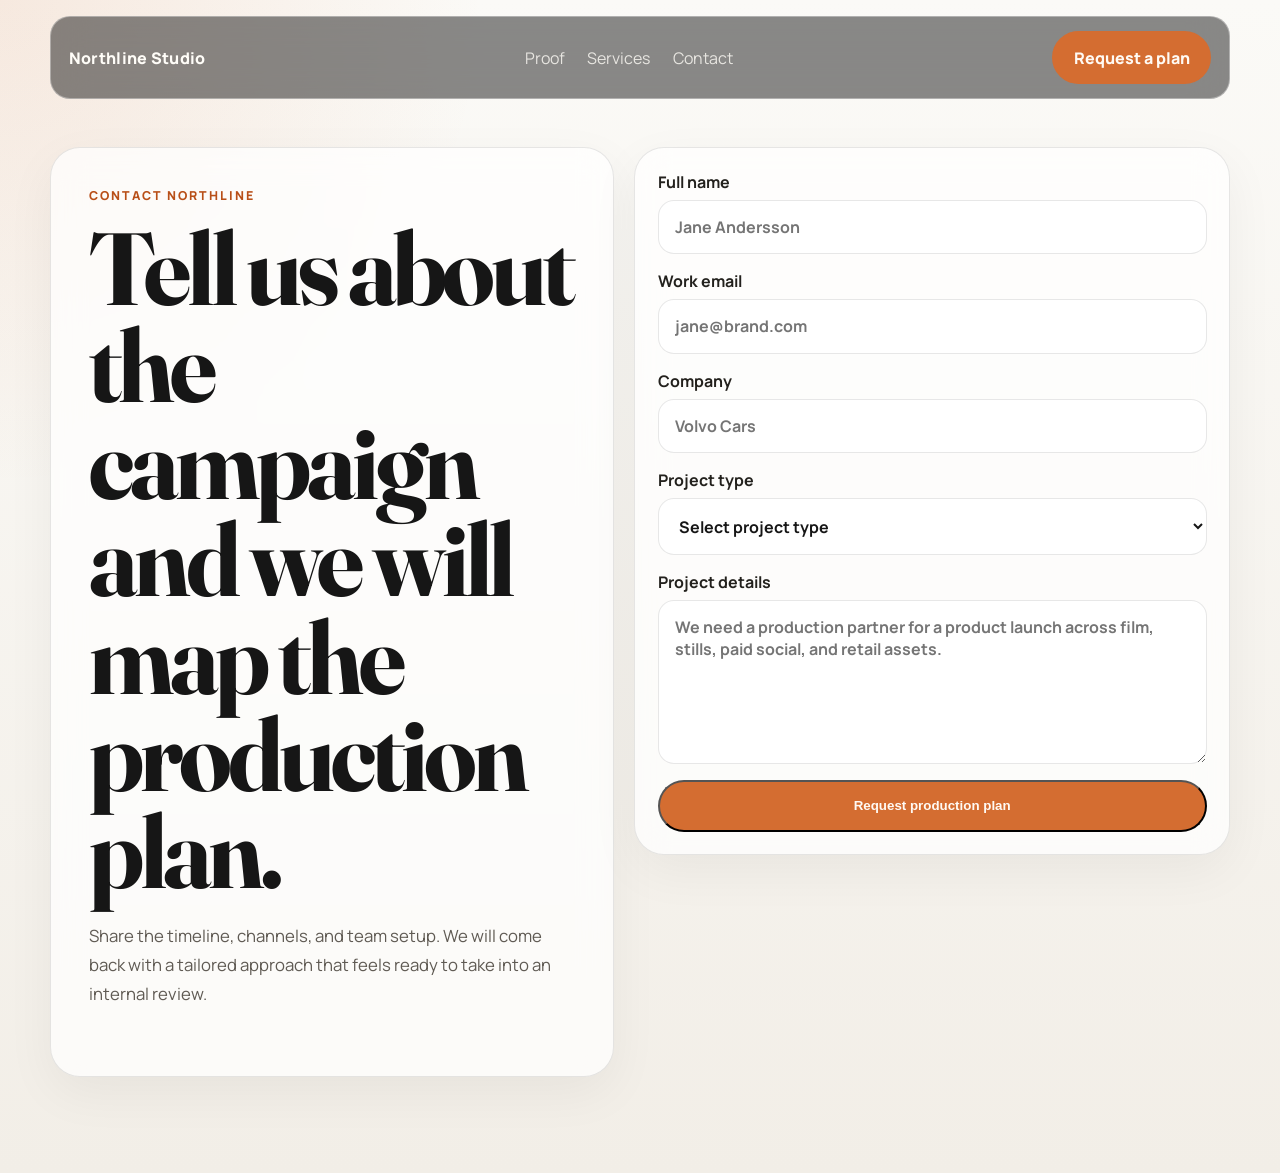
==== contact.html @ adb765f1 "Add contact page and update CTA classes" ====
<!DOCTYPE html>
<html lang="en">
  <head>
    <meta charset="UTF-8" />
    <meta name="viewport" content="width=device-width, initial-scale=1.0" />
    <title>Contact Northline Studio</title>
    <meta
      name="description"
      content="Contact Northline Studio to discuss campaign production, content rollout, and enterprise brand delivery."
    />
    <link rel="preconnect" href="https://fonts.googleapis.com" />
    <link rel="preconnect" href="https://fonts.gstatic.com" crossorigin />
    <link
      href="https://fonts.googleapis.com/css2?family=Manrope:wght@400;500;600;700;800&family=Fraunces:opsz,wght@9..144,600;9..144,700&display=swap"
      rel="stylesheet"
    />
    <link rel="stylesheet" href="styles.css" />
  </head>
  <body class="contact-page">
    <header class="topbar">
      <a href="index.html" class="brand">Northline Studio</a>
      <nav class="topbar__nav">
        <a href="index.html#proof">Proof</a>
        <a href="index.html#services">Services</a>
        <a href="contact.html">Contact</a>
      </nav>
      <a href="contact.html" class="button button--nav">Request a plan</a>
    </header>

    <main class="contact-main">
      <section class="contact-hero">
        <div class="contact-hero__copy">
          <p class="eyebrow eyebrow--dark">Contact Northline</p>
          <h1 class="title_hero">Tell us about the campaign and we will map the production plan.</h1>
          <p class="hero__lede hero__lede--dark">
            Share the timeline, channels, and team setup. We will come back with a tailored
            approach that feels ready to take into an internal review.
          </p>
        </div>

        <form class="form-card">
          <label>
            Full name
            <input type="text" name="name" placeholder="Jane Andersson" />
          </label>
          <label>
            Work email
            <input type="email" name="email" placeholder="jane@brand.com" />
          </label>
          <label>
            Company
            <input type="text" name="company" placeholder="Volvo Cars" />
          </label>
          <label>
            Project type
            <select name="project_type">
              <option value="">Select project type</option>
              <option>Campaign production</option>
              <option>Content rollout</option>
              <option>Post-production</option>
              <option>Enterprise retainer</option>
            </select>
          </label>
          <label>
            Project details
            <textarea
              name="details"
              rows="6"
              placeholder="We need a production partner for a product launch across film, stills, paid social, and retail assets."
            ></textarea>
          </label>
          <button type="submit" class="button button_primary">Request production plan</button>
        </form>
      </section>
    </main>

    <script
      src="https://møle.com/embed.js"
      data-token="cs-d4bee82b-1b47-4c18-8f8e-a85fb64a5400"
    ></script>
  </body>
</html>
---- styles.css ----
:root {
  --bg: #f5f3ef;
  --bg-soft: #ebe6dd;
  --surface: rgba(255, 255, 255, 0.72);
  --surface-strong: #fffdf9;
  --text: #161616;
  --muted: #5f5a53;
  --line: rgba(22, 22, 22, 0.1);
  --accent: #d46d31;
  --accent-deep: #b84f18;
  --ink-soft: #23211d;
  --shadow: 0 24px 80px rgba(17, 16, 13, 0.12);
  --max-width: 1180px;
}

* {
  box-sizing: border-box;
}

html {
  scroll-behavior: smooth;
}

body {
  margin: 0;
  color: var(--text);
  font-family: "Manrope", sans-serif;
  background:
    radial-gradient(circle at top left, rgba(212, 109, 49, 0.12), transparent 28%),
    linear-gradient(180deg, #fbfaf7 0%, #f2eee7 100%);
}

a {
  color: inherit;
  text-decoration: none;
}

img {
  max-width: 100%;
  display: block;
}

.topbar {
  position: sticky;
  top: 0;
  z-index: 20;
  display: flex;
  align-items: center;
  justify-content: space-between;
  gap: 1rem;
  width: min(calc(100% - 2rem), var(--max-width));
  margin: 1rem auto 0;
  padding: 0.9rem 1.1rem;
  border: 1px solid rgba(255, 255, 255, 0.35);
  border-radius: 20px;
  background: rgba(22, 22, 22, 0.5);
  backdrop-filter: blur(18px);
  color: #fffdf8;
}

.brand {
  font-weight: 800;
  letter-spacing: 0.02em;
}

.topbar__nav {
  display: flex;
  gap: 1.4rem;
  color: rgba(255, 253, 248, 0.8);
}

.topbar__nav a:hover {
  color: #ffffff;
}

.hero {
  position: relative;
  padding: 2rem 1rem 3rem;
}

.hero__backdrop {
  position: absolute;
  inset: 0 0 auto;
  height: 86vh;
  background:
    linear-gradient(130deg, rgba(10, 10, 10, 0.72), rgba(10, 10, 10, 0.18)),
    linear-gradient(180deg, rgba(212, 109, 49, 0.22), transparent 45%),
    url("https://images.unsplash.com/photo-1497366754035-f200968a6e72?auto=format&fit=crop&w=2000&q=80");
  background-size: cover;
  background-position: center;
  border-radius: 0 0 36px 36px;
}

.hero__grid {
  position: relative;
  z-index: 1;
  display: grid;
  grid-template-columns: minmax(0, 1.2fr) minmax(320px, 0.8fr);
  gap: 1.5rem;
  width: min(calc(100% - 2rem), var(--max-width));
  margin: 2.75rem auto 0;
  align-items: end;
}

.hero__copy,
.hero__panel {
  border-radius: 28px;
  box-shadow: var(--shadow);
}

.hero__copy {
  padding: clamp(1.7rem, 4vw, 3rem);
  color: #fffdf8;
}

.eyebrow {
  margin: 0 0 1rem;
  font-size: 0.77rem;
  font-weight: 800;
  letter-spacing: 0.16em;
  text-transform: uppercase;
}

.eyebrow--dark {
  color: var(--accent-deep);
}

.eyebrow--accent {
  color: var(--accent);
}

h1,
h2,
h3,
p {
  margin-top: 0;
}

h1,
h2 {
  font-family: "Fraunces", serif;
  line-height: 0.95;
  letter-spacing: -0.04em;
}

.title_hero {
  max-width: 11ch;
  margin-bottom: 1.25rem;
  font-size: clamp(3.6rem, 8vw, 7rem);
}

.hero__lede {
  max-width: 56ch;
  margin-bottom: 1.8rem;
  color: rgba(255, 253, 248, 0.82);
  font-size: 1.05rem;
  line-height: 1.75;
}

.hero__actions,
.contact__actions {
  display: flex;
  flex-wrap: wrap;
  gap: 0.9rem;
}

.button {
  display: inline-flex;
  align-items: center;
  justify-content: center;
  min-height: 3.2rem;
  padding: 0.95rem 1.35rem;
  border-radius: 999px;
  font-weight: 800;
  transition:
    transform 180ms ease,
    background-color 180ms ease,
    border-color 180ms ease,
    color 180ms ease;
}

.button:hover {
  transform: translateY(-2px);
}

.button--primary,
.button_primary,
.button--nav {
  background: var(--accent);
  color: #fffaf4;
}

.button--primary:hover,
.button_primary:hover,
.button--nav:hover {
  background: var(--accent-deep);
}

.button--secondary {
  border: 1px solid rgba(255, 255, 255, 0.24);
  background: rgba(255, 255, 255, 0.08);
  color: #fffdf8;
}

.hero__trust {
  display: flex;
  flex-wrap: wrap;
  gap: 0.8rem;
  margin-top: 1.5rem;
}

.hero__trust span {
  padding: 0.65rem 0.9rem;
  border: 1px solid rgba(255, 255, 255, 0.14);
  border-radius: 999px;
  background: rgba(255, 255, 255, 0.08);
  color: rgba(255, 253, 248, 0.78);
  font-size: 0.92rem;
}

.hero__panel {
  padding: 1.5rem;
  border: 1px solid rgba(255, 255, 255, 0.6);
  background: rgba(255, 250, 244, 0.84);
  backdrop-filter: blur(18px);
}

.hero__panel-label {
  margin-bottom: 0.8rem;
  color: var(--accent-deep);
  font-size: 0.8rem;
  font-weight: 800;
  letter-spacing: 0.14em;
  text-transform: uppercase;
}

.hero__panel h2 {
  margin-bottom: 1rem;
  font-size: clamp(2rem, 4vw, 3rem);
  color: var(--ink-soft);
}

.checklist {
  margin: 0;
  padding: 0;
  list-style: none;
}

.checklist li {
  position: relative;
  padding: 0 0 0 1.5rem;
  margin-bottom: 0.95rem;
  color: var(--muted);
  line-height: 1.65;
}

.checklist li::before {
  content: "";
  position: absolute;
  left: 0;
  top: 0.45rem;
  width: 0.6rem;
  height: 0.6rem;
  border-radius: 50%;
  background: linear-gradient(180deg, var(--accent), #f0b18c);
}

.hero__metrics {
  display: grid;
  grid-template-columns: repeat(2, minmax(0, 1fr));
  gap: 0.9rem;
  margin-top: 1.4rem;
}

.hero__metrics article {
  padding: 1rem;
  border: 1px solid var(--line);
  border-radius: 22px;
  background: rgba(255, 255, 255, 0.58);
}

.hero__metrics strong {
  display: block;
  margin-bottom: 0.35rem;
  font-size: 2rem;
  line-height: 1;
}

.hero__metrics span,
.section-heading p,
.proof-card p,
.service p,
.contact__copy p,
.contact__note,
.conversion-band__list p {
  color: var(--muted);
  line-height: 1.7;
}

.logo-strip,
.section,
.conversion-band {
  width: min(calc(100% - 2rem), var(--max-width));
  margin: 0 auto;
}

.logo-strip {
  display: grid;
  gap: 1rem;
  padding: 1.5rem 0 0.5rem;
}

.logo-strip p {
  margin-bottom: 0;
  color: var(--muted);
  font-size: 0.95rem;
}

.logo-strip__items {
  display: grid;
  grid-template-columns: repeat(6, minmax(0, 1fr));
  gap: 0.8rem;
}

.logo-strip__items span {
  display: inline-flex;
  align-items: center;
  justify-content: center;
  min-height: 4rem;
  border: 1px solid var(--line);
  border-radius: 18px;
  background: rgba(255, 255, 255, 0.5);
  color: #534c44;
  font-weight: 800;
  letter-spacing: 0.14em;
  font-size: 0.82rem;
}

.section {
  padding: 5.5rem 0;
}

.section-heading {
  max-width: 760px;
  margin-bottom: 2rem;
}

.section-heading h2,
.conversion-band h2,
.contact__copy h2 {
  margin-bottom: 1rem;
  font-size: clamp(2.5rem, 5vw, 4.6rem);
  color: var(--ink-soft);
}

.proof-grid {
  display: grid;
  grid-template-columns: 1.1fr repeat(3, minmax(0, 1fr));
  gap: 1rem;
}

.proof-card,
.service,
.contact__card,
.conversion-band {
  border: 1px solid var(--line);
  border-radius: 30px;
  background: rgba(255, 255, 255, 0.62);
  box-shadow: 0 16px 50px rgba(22, 22, 22, 0.05);
  backdrop-filter: blur(16px);
}

.proof-card,
.service {
  padding: 1.45rem;
}

.proof-card--featured {
  background:
    radial-gradient(circle at top left, rgba(212, 109, 49, 0.18), transparent 55%),
    linear-gradient(180deg, rgba(255, 250, 244, 0.94), rgba(246, 239, 231, 0.92));
}

.proof-card__kicker {
  margin-bottom: 0.8rem;
  color: var(--accent-deep);
  font-size: 0.8rem;
  font-weight: 800;
  letter-spacing: 0.12em;
  text-transform: uppercase;
}

.proof-card h3,
.service h3 {
  margin-bottom: 0.75rem;
  font-size: 1.35rem;
}

.services-grid {
  display: grid;
  grid-template-columns: repeat(2, minmax(0, 1fr));
  gap: 1rem;
}

.service__number {
  display: inline-flex;
  align-items: center;
  justify-content: center;
  width: 3rem;
  height: 3rem;
  margin-bottom: 1rem;
  border-radius: 16px;
  background: linear-gradient(180deg, #ffe3d1, #f2c2a5);
  color: var(--accent-deep);
  font-weight: 800;
}

.conversion-band {
  display: grid;
  grid-template-columns: 1.2fr 0.8fr;
  gap: 1rem;
  padding: 2rem;
  margin-top: 1rem;
  margin-bottom: 1rem;
  background:
    linear-gradient(135deg, rgba(255, 247, 240, 0.92), rgba(247, 240, 232, 0.92)),
    rgba(255, 255, 255, 0.7);
}

.conversion-band__list {
  display: grid;
  gap: 0.8rem;
  align-content: center;
}

.conversion-band__list p {
  margin-bottom: 0;
  padding: 1rem 1.1rem;
  border-radius: 18px;
  background: rgba(255, 255, 255, 0.76);
}

.contact {
  padding-top: 4rem;
  padding-bottom: 6rem;
}

.contact__card {
  display: grid;
  grid-template-columns: 1.1fr 0.9fr;
  gap: 1rem;
  padding: 1.4rem;
  background:
    linear-gradient(160deg, rgba(19, 19, 19, 0.94), rgba(43, 34, 28, 0.88)),
    rgba(255, 255, 255, 0.04);
  color: #fffdf8;
}

.contact__copy h2 {
  color: #fffdf8;
}

.contact__copy p,
.contact__note {
  color: rgba(255, 253, 248, 0.74);
}

.contact__actions {
  align-items: start;
  justify-content: center;
  flex-direction: column;
  padding: 1rem;
  border-radius: 24px;
  background: rgba(255, 255, 255, 0.05);
}

.contact__note {
  margin-bottom: 0;
}

@media (max-width: 1024px) {
  .hero__grid,
  .proof-grid,
  .conversion-band,
  .contact__card {
    grid-template-columns: 1fr;
  }

  .logo-strip__items,
  .services-grid {
    grid-template-columns: repeat(2, minmax(0, 1fr));
  }
}

@media (max-width: 720px) {
  .topbar {
    margin-top: 0;
    width: 100%;
    border-radius: 0;
    padding: 0.9rem 1rem;
  }

  .topbar__nav {
    display: none;
  }

  .hero {
    padding: 0 0 2rem;
  }

  .hero__backdrop {
    height: 100%;
    border-radius: 0 0 28px 28px;
  }

  .hero__grid {
    width: min(calc(100% - 1rem), var(--max-width));
    margin-top: 1rem;
  }

  .hero__copy,
  .hero__panel,
  .proof-card,
  .service,
  .contact__card,
  .conversion-band {
    border-radius: 24px;
  }

  .title_hero {
    font-size: clamp(3rem, 15vw, 4.8rem);
  }

  .logo-strip__items {
    grid-template-columns: repeat(2, minmax(0, 1fr));
  }

  .section,
  .contact {
    width: min(calc(100% - 1rem), var(--max-width));
    padding-top: 4rem;
  }

  .hero__metrics {
    grid-template-columns: 1fr;
  }
}

.contact-page {
  min-height: 100vh;
}

.contact-main {
  width: min(calc(100% - 2rem), var(--max-width));
  margin: 0 auto;
  padding: 3rem 0 6rem;
}

.contact-hero {
  display: grid;
  grid-template-columns: minmax(0, 0.9fr) minmax(320px, 0.95fr);
  gap: 1.25rem;
  align-items: start;
}

.contact-hero__copy,
.form-card {
  border: 1px solid var(--line);
  border-radius: 30px;
  background: rgba(255, 255, 255, 0.72);
  box-shadow: 0 16px 50px rgba(22, 22, 22, 0.05);
  backdrop-filter: blur(16px);
}

.contact-hero__copy {
  padding: clamp(1.5rem, 3vw, 2.5rem);
}

.hero__lede--dark {
  color: var(--muted);
}

.form-card {
  display: grid;
  gap: 1rem;
  padding: 1.4rem;
}

.form-card label {
  display: grid;
  gap: 0.45rem;
  font-weight: 700;
  color: var(--ink-soft);
}

.form-card input,
.form-card select,
.form-card textarea {
  width: 100%;
  border: 1px solid var(--line);
  border-radius: 16px;
  padding: 0.95rem 1rem;
  font: inherit;
  color: var(--text);
  background: rgba(255, 255, 255, 0.92);
}

.form-card textarea {
  resize: vertical;
  min-height: 8rem;
}

.form-card input:focus,
.form-card select:focus,
.form-card textarea:focus {
  outline: 2px solid rgba(212, 109, 49, 0.25);
  outline-offset: 2px;
}

@media (max-width: 1024px) {
  .contact-hero {
    grid-template-columns: 1fr;
  }
}
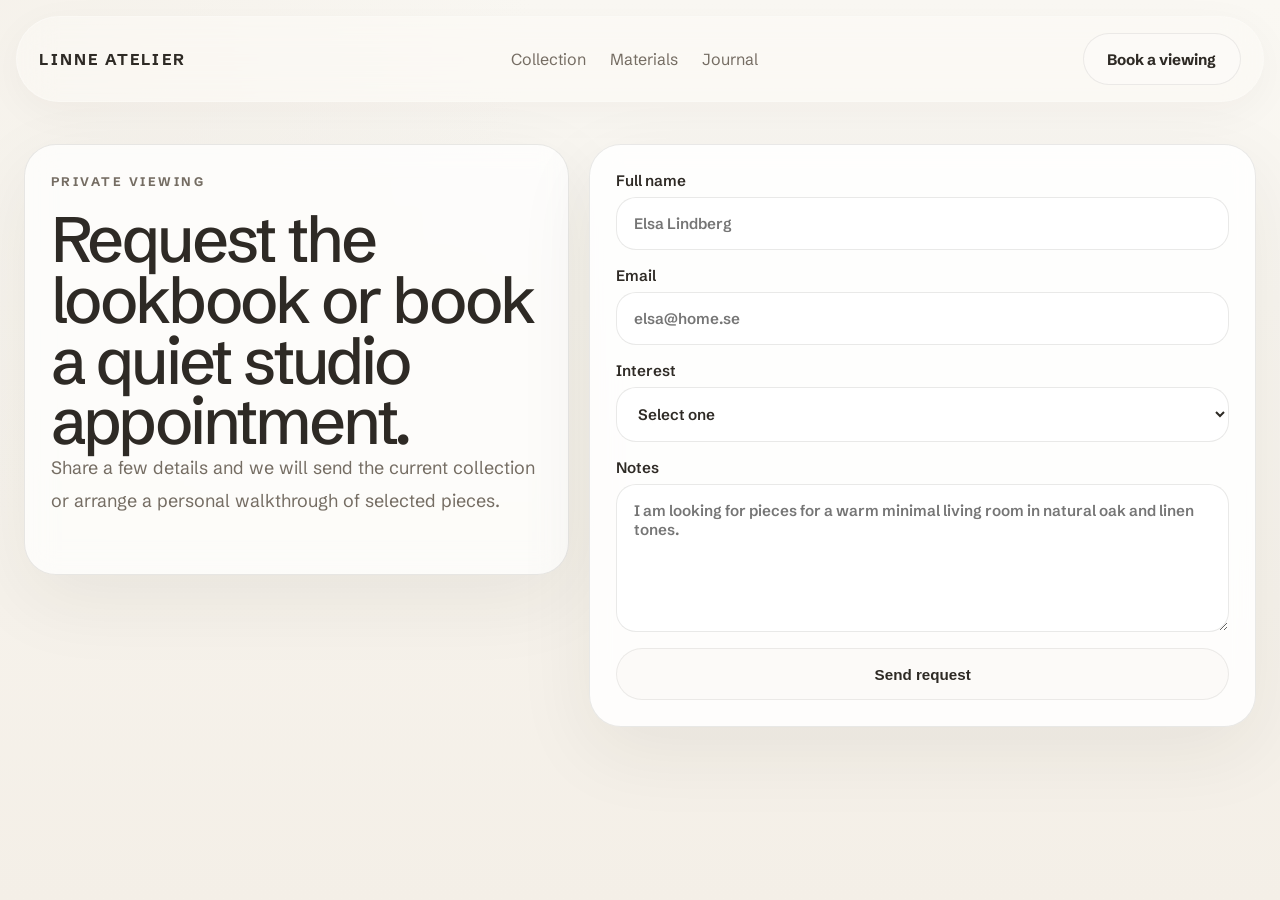
==== commit 6ce43864: "Redesign site as Scandinavian interior brand" ====
--- a/contact.html
+++ b/contact.html
@@ -3,73 +3,68 @@
   <head>
     <meta charset="UTF-8" />
     <meta name="viewport" content="width=device-width, initial-scale=1.0" />
-    <title>Contact Northline Studio</title>
+    <title>Contact Linne Atelier</title>
     <meta
       name="description"
-      content="Contact Northline Studio to discuss campaign production, content rollout, and enterprise brand delivery."
+      content="Request the Linne Atelier lookbook or book a private interior viewing."
     />
     <link rel="preconnect" href="https://fonts.googleapis.com" />
     <link rel="preconnect" href="https://fonts.gstatic.com" crossorigin />
     <link
-      href="https://fonts.googleapis.com/css2?family=Manrope:wght@400;500;600;700;800&family=Fraunces:opsz,wght@9..144,600;9..144,700&display=swap"
+      href="https://fonts.googleapis.com/css2?family=Manrope:wght@400;500;600;700;800&family=Schibsted+Grotesk:wght@400;500;600;700&display=swap"
       rel="stylesheet"
     />
     <link rel="stylesheet" href="styles.css" />
   </head>
   <body class="contact-page">
     <header class="topbar">
-      <a href="index.html" class="brand">Northline Studio</a>
+      <a href="index.html" class="brand">Linne Atelier</a>
       <nav class="topbar__nav">
-        <a href="index.html#proof">Proof</a>
-        <a href="index.html#services">Services</a>
-        <a href="contact.html">Contact</a>
+        <a href="index.html#collection">Collection</a>
+        <a href="index.html#materials">Materials</a>
+        <a href="contact.html">Journal</a>
       </nav>
-      <a href="contact.html" class="button button--nav">Request a plan</a>
+      <a href="contact.html" class="button button--nav">Book a viewing</a>
     </header>
 
     <main class="contact-main">
       <section class="contact-hero">
         <div class="contact-hero__copy">
-          <p class="eyebrow eyebrow--dark">Contact Northline</p>
-          <h1 class="title_hero">Tell us about the campaign and we will map the production plan.</h1>
+          <p class="eyebrow eyebrow--soft">Private viewing</p>
+          <h1 class="title_hero">Request the lookbook or book a quiet studio appointment.</h1>
           <p class="hero__lede hero__lede--dark">
-            Share the timeline, channels, and team setup. We will come back with a tailored
-            approach that feels ready to take into an internal review.
+            Share a few details and we will send the current collection or arrange a personal
+            walkthrough of selected pieces.
           </p>
         </div>
 
         <form class="form-card">
           <label>
             Full name
-            <input type="text" name="name" placeholder="Jane Andersson" />
+            <input type="text" name="name" placeholder="Elsa Lindberg" />
           </label>
           <label>
-            Work email
-            <input type="email" name="email" placeholder="jane@brand.com" />
+            Email
+            <input type="email" name="email" placeholder="elsa@home.se" />
           </label>
           <label>
-            Company
-            <input type="text" name="company" placeholder="Volvo Cars" />
-          </label>
-          <label>
-            Project type
-            <select name="project_type">
-              <option value="">Select project type</option>
-              <option>Campaign production</option>
-              <option>Content rollout</option>
-              <option>Post-production</option>
-              <option>Enterprise retainer</option>
+            Interest
+            <select name="interest">
+              <option value="">Select one</option>
+              <option>Lookbook request</option>
+              <option>Private viewing</option>
+              <option>Interior project</option>
             </select>
           </label>
           <label>
-            Project details
+            Notes
             <textarea
               name="details"
               rows="6"
-              placeholder="We need a production partner for a product launch across film, stills, paid social, and retail assets."
+              placeholder="I am looking for pieces for a warm minimal living room in natural oak and linen tones."
             ></textarea>
           </label>
-          <button type="submit" class="button button_primary">Request production plan</button>
+          <button type="submit" class="button button_primary">Send request</button>
         </form>
       </section>
     </main>
--- a/styles.css
+++ b/styles.css
@@ -1,16 +1,16 @@
 :root {
-  --bg: #f5f3ef;
-  --bg-soft: #ebe6dd;
-  --surface: rgba(255, 255, 255, 0.72);
-  --surface-strong: #fffdf9;
-  --text: #161616;
-  --muted: #5f5a53;
-  --line: rgba(22, 22, 22, 0.1);
-  --accent: #d46d31;
-  --accent-deep: #b84f18;
-  --ink-soft: #23211d;
-  --shadow: 0 24px 80px rgba(17, 16, 13, 0.12);
-  --max-width: 1180px;
+  --bg: #f7f4ef;
+  --bg-soft: #efe9df;
+  --surface: rgba(255, 255, 255, 0.7);
+  --surface-strong: rgba(255, 255, 255, 0.86);
+  --text: #2e2a25;
+  --muted: #756d63;
+  --line: rgba(46, 42, 37, 0.1);
+  --accent: #b59b82;
+  --accent-strong: #9b7f64;
+  --white: #fcfaf7;
+  --shadow: 0 24px 80px rgba(44, 38, 31, 0.07);
+  --max-width: 1440px;
 }
 
 * {
@@ -24,10 +24,10 @@
 body {
   margin: 0;
   color: var(--text);
-  font-family: "Manrope", sans-serif;
+  font-family: "Schibsted Grotesk", sans-serif;
   background:
-    radial-gradient(circle at top left, rgba(212, 109, 49, 0.12), transparent 28%),
-    linear-gradient(180deg, #fbfaf7 0%, #f2eee7 100%);
+    radial-gradient(circle at top left, rgba(245, 241, 234, 0.85), transparent 34%),
+    linear-gradient(180deg, #faf8f3 0%, #f4efe7 100%);
 }
 
 a {
@@ -38,95 +38,6 @@
 img {
   max-width: 100%;
   display: block;
-}
-
-.topbar {
-  position: sticky;
-  top: 0;
-  z-index: 20;
-  display: flex;
-  align-items: center;
-  justify-content: space-between;
-  gap: 1rem;
-  width: min(calc(100% - 2rem), var(--max-width));
-  margin: 1rem auto 0;
-  padding: 0.9rem 1.1rem;
-  border: 1px solid rgba(255, 255, 255, 0.35);
-  border-radius: 20px;
-  background: rgba(22, 22, 22, 0.5);
-  backdrop-filter: blur(18px);
-  color: #fffdf8;
-}
-
-.brand {
-  font-weight: 800;
-  letter-spacing: 0.02em;
-}
-
-.topbar__nav {
-  display: flex;
-  gap: 1.4rem;
-  color: rgba(255, 253, 248, 0.8);
-}
-
-.topbar__nav a:hover {
-  color: #ffffff;
-}
-
-.hero {
-  position: relative;
-  padding: 2rem 1rem 3rem;
-}
-
-.hero__backdrop {
-  position: absolute;
-  inset: 0 0 auto;
-  height: 86vh;
-  background:
-    linear-gradient(130deg, rgba(10, 10, 10, 0.72), rgba(10, 10, 10, 0.18)),
-    linear-gradient(180deg, rgba(212, 109, 49, 0.22), transparent 45%),
-    url("https://images.unsplash.com/photo-1497366754035-f200968a6e72?auto=format&fit=crop&w=2000&q=80");
-  background-size: cover;
-  background-position: center;
-  border-radius: 0 0 36px 36px;
-}
-
-.hero__grid {
-  position: relative;
-  z-index: 1;
-  display: grid;
-  grid-template-columns: minmax(0, 1.2fr) minmax(320px, 0.8fr);
-  gap: 1.5rem;
-  width: min(calc(100% - 2rem), var(--max-width));
-  margin: 2.75rem auto 0;
-  align-items: end;
-}
-
-.hero__copy,
-.hero__panel {
-  border-radius: 28px;
-  box-shadow: var(--shadow);
-}
-
-.hero__copy {
-  padding: clamp(1.7rem, 4vw, 3rem);
-  color: #fffdf8;
-}
-
-.eyebrow {
-  margin: 0 0 1rem;
-  font-size: 0.77rem;
-  font-weight: 800;
-  letter-spacing: 0.16em;
-  text-transform: uppercase;
-}
-
-.eyebrow--dark {
-  color: var(--accent-deep);
-}
-
-.eyebrow--accent {
-  color: var(--accent);
 }
 
 h1,
@@ -136,42 +47,52 @@
   margin-top: 0;
 }
 
-h1,
-h2 {
-  font-family: "Fraunces", serif;
-  line-height: 0.95;
-  letter-spacing: -0.04em;
-}
-
-.title_hero {
-  max-width: 11ch;
-  margin-bottom: 1.25rem;
-  font-size: clamp(3.6rem, 8vw, 7rem);
-}
-
-.hero__lede {
-  max-width: 56ch;
-  margin-bottom: 1.8rem;
-  color: rgba(255, 253, 248, 0.82);
-  font-size: 1.05rem;
-  line-height: 1.75;
-}
-
-.hero__actions,
-.contact__actions {
-  display: flex;
-  flex-wrap: wrap;
-  gap: 0.9rem;
+.topbar {
+  position: fixed;
+  top: 0;
+  left: 50%;
+  transform: translateX(-50%);
+  z-index: 20;
+  display: flex;
+  align-items: center;
+  justify-content: space-between;
+  gap: 1rem;
+  width: min(calc(100% - 2rem), var(--max-width));
+  margin-top: 1rem;
+  padding: 1rem 1.4rem;
+  border: 1px solid rgba(252, 250, 247, 0.6);
+  border-radius: 999px;
+  background: rgba(252, 250, 247, 0.48);
+  backdrop-filter: blur(18px);
+  box-shadow: 0 10px 40px rgba(44, 38, 31, 0.04);
+}
+
+.brand {
+  font-size: 0.98rem;
+  font-weight: 700;
+  letter-spacing: 0.14em;
+  text-transform: uppercase;
+}
+
+.topbar__nav {
+  display: flex;
+  gap: 1.5rem;
+  color: var(--muted);
+}
+
+.topbar__nav a:hover {
+  color: var(--text);
 }
 
 .button {
   display: inline-flex;
   align-items: center;
   justify-content: center;
-  min-height: 3.2rem;
-  padding: 0.95rem 1.35rem;
+  min-height: 3.25rem;
+  padding: 0.95rem 1.45rem;
   border-radius: 999px;
-  font-weight: 800;
+  font-size: 0.95rem;
+  font-weight: 700;
   transition:
     transform 180ms ease,
     background-color 180ms ease,
@@ -183,414 +104,273 @@
   transform: translateY(-2px);
 }
 
-.button--primary,
 .button_primary,
 .button--nav {
-  background: var(--accent);
-  color: #fffaf4;
-}
-
-.button--primary:hover,
+  background: rgba(252, 250, 247, 0.88);
+  color: var(--text);
+  border: 1px solid rgba(46, 42, 37, 0.08);
+}
+
 .button_primary:hover,
 .button--nav:hover {
-  background: var(--accent-deep);
+  background: var(--white);
 }
 
 .button--secondary {
-  border: 1px solid rgba(255, 255, 255, 0.24);
-  background: rgba(255, 255, 255, 0.08);
-  color: #fffdf8;
-}
-
-.hero__trust {
-  display: flex;
-  flex-wrap: wrap;
-  gap: 0.8rem;
-  margin-top: 1.5rem;
-}
-
-.hero__trust span {
-  padding: 0.65rem 0.9rem;
-  border: 1px solid rgba(255, 255, 255, 0.14);
-  border-radius: 999px;
-  background: rgba(255, 255, 255, 0.08);
-  color: rgba(255, 253, 248, 0.78);
-  font-size: 0.92rem;
-}
-
-.hero__panel {
-  padding: 1.5rem;
-  border: 1px solid rgba(255, 255, 255, 0.6);
-  background: rgba(255, 250, 244, 0.84);
-  backdrop-filter: blur(18px);
-}
-
-.hero__panel-label {
-  margin-bottom: 0.8rem;
-  color: var(--accent-deep);
-  font-size: 0.8rem;
-  font-weight: 800;
-  letter-spacing: 0.14em;
-  text-transform: uppercase;
-}
-
-.hero__panel h2 {
-  margin-bottom: 1rem;
-  font-size: clamp(2rem, 4vw, 3rem);
-  color: var(--ink-soft);
-}
-
-.checklist {
-  margin: 0;
-  padding: 0;
-  list-style: none;
-}
-
-.checklist li {
+  border: 1px solid rgba(252, 250, 247, 0.42);
+  background: rgba(252, 250, 247, 0.14);
+  color: var(--white);
+}
+
+.hero {
   position: relative;
-  padding: 0 0 0 1.5rem;
-  margin-bottom: 0.95rem;
-  color: var(--muted);
-  line-height: 1.65;
-}
-
-.checklist li::before {
-  content: "";
+  min-height: 100svh;
+  padding: 7.5rem 1.5rem 3rem;
+  overflow: hidden;
+}
+
+.hero__backdrop,
+.hero__veil {
   position: absolute;
-  left: 0;
-  top: 0.45rem;
-  width: 0.6rem;
-  height: 0.6rem;
-  border-radius: 50%;
-  background: linear-gradient(180deg, var(--accent), #f0b18c);
-}
-
-.hero__metrics {
-  display: grid;
-  grid-template-columns: repeat(2, minmax(0, 1fr));
-  gap: 0.9rem;
-  margin-top: 1.4rem;
-}
-
-.hero__metrics article {
-  padding: 1rem;
-  border: 1px solid var(--line);
-  border-radius: 22px;
-  background: rgba(255, 255, 255, 0.58);
-}
-
-.hero__metrics strong {
-  display: block;
-  margin-bottom: 0.35rem;
-  font-size: 2rem;
-  line-height: 1;
-}
-
-.hero__metrics span,
-.section-heading p,
-.proof-card p,
-.service p,
-.contact__copy p,
-.contact__note,
-.conversion-band__list p {
-  color: var(--muted);
-  line-height: 1.7;
-}
-
-.logo-strip,
-.section,
-.conversion-band {
-  width: min(calc(100% - 2rem), var(--max-width));
+  inset: 0;
+}
+
+.hero__backdrop {
+  background:
+    linear-gradient(120deg, rgba(68, 59, 50, 0.16), rgba(68, 59, 50, 0.02)),
+    url("https://images.unsplash.com/photo-1505693416388-ac5ce068fe85?auto=format&fit=crop&w=2200&q=80");
+  background-position: center;
+  background-size: cover;
+}
+
+.hero__veil {
+  background:
+    radial-gradient(circle at 22% 22%, rgba(255, 255, 255, 0.34), transparent 26%),
+    linear-gradient(180deg, rgba(246, 240, 232, 0.08), rgba(65, 58, 50, 0.28));
+}
+
+.hero__grid {
+  position: relative;
+  z-index: 1;
+  width: min(calc(100% - 3rem), var(--max-width));
   margin: 0 auto;
-}
-
-.logo-strip {
-  display: grid;
-  gap: 1rem;
-  padding: 1.5rem 0 0.5rem;
-}
-
-.logo-strip p {
-  margin-bottom: 0;
-  color: var(--muted);
-  font-size: 0.95rem;
-}
-
-.logo-strip__items {
-  display: grid;
-  grid-template-columns: repeat(6, minmax(0, 1fr));
-  gap: 0.8rem;
-}
-
-.logo-strip__items span {
-  display: inline-flex;
+  min-height: calc(100svh - 10rem);
+  display: flex;
   align-items: center;
   justify-content: center;
-  min-height: 4rem;
-  border: 1px solid var(--line);
-  border-radius: 18px;
-  background: rgba(255, 255, 255, 0.5);
-  color: #534c44;
-  font-weight: 800;
-  letter-spacing: 0.14em;
-  font-size: 0.82rem;
+}
+
+.hero__copy {
+  width: 100%;
+  max-width: 1440px;
+  padding: clamp(2rem, 4vw, 4rem) clamp(1rem, 4vw, 3rem);
+  display: flex;
+  flex-direction: column;
+  align-items: center;
+  text-align: center;
+}
+
+.eyebrow {
+  margin-bottom: 1rem;
+  color: rgba(252, 250, 247, 0.85);
+  font-size: 0.78rem;
+  font-weight: 700;
+  letter-spacing: 0.2em;
+  text-transform: uppercase;
+}
+
+.eyebrow--soft {
+  color: var(--accent-strong);
+}
+
+.title_hero {
+  max-width: 14ch;
+  margin-bottom: 1rem;
+  color: var(--white);
+  font-size: clamp(4rem, 9vw, 8.8rem);
+  font-weight: 500;
+  line-height: 0.9;
+  letter-spacing: -0.06em;
+}
+
+.hero__lede {
+  max-width: 44rem;
+  margin-bottom: 2rem;
+  color: rgba(252, 250, 247, 0.8);
+  font-size: clamp(1rem, 1.4vw, 1.2rem);
+  line-height: 1.75;
+}
+
+.hero__lede--dark {
+  color: var(--muted);
+}
+
+.hero__actions,
+.contact__actions {
+  display: flex;
+  flex-wrap: wrap;
+  justify-content: center;
+  gap: 0.9rem;
+}
+
+.section,
+.contact-main {
+  width: min(calc(100% - 3rem), var(--max-width));
+  margin: 0 auto;
 }
 
 .section {
-  padding: 5.5rem 0;
-}
-
-.section-heading {
-  max-width: 760px;
-  margin-bottom: 2rem;
-}
-
+  padding: 6rem 0;
+}
+
+.intro-strip {
+  display: grid;
+  grid-template-columns: 1.05fr 0.95fr;
+  gap: 2rem;
+  align-items: end;
+}
+
+.intro-strip__lead h2,
 .section-heading h2,
-.conversion-band h2,
-.contact__copy h2 {
-  margin-bottom: 1rem;
-  font-size: clamp(2.5rem, 5vw, 4.6rem);
-  color: var(--ink-soft);
-}
-
-.proof-grid {
-  display: grid;
-  grid-template-columns: 1.1fr repeat(3, minmax(0, 1fr));
+.story-band__copy h2,
+.contact-hero__copy .title_hero {
+  margin-bottom: 0;
+  color: var(--text);
+  font-size: clamp(2.5rem, 5vw, 5.2rem);
+  font-weight: 500;
+  line-height: 0.95;
+  letter-spacing: -0.05em;
+}
+
+.intro-strip__text p,
+.gallery-card__body p,
+.material p,
+.contact-hero__copy p {
+  color: var(--muted);
+  line-height: 1.8;
+}
+
+.gallery {
+  display: grid;
+  grid-template-columns: 1.15fr 0.85fr 0.85fr;
   gap: 1rem;
 }
 
-.proof-card,
-.service,
-.contact__card,
-.conversion-band {
-  border: 1px solid var(--line);
-  border-radius: 30px;
-  background: rgba(255, 255, 255, 0.62);
-  box-shadow: 0 16px 50px rgba(22, 22, 22, 0.05);
-  backdrop-filter: blur(16px);
-}
-
-.proof-card,
-.service {
-  padding: 1.45rem;
-}
-
-.proof-card--featured {
-  background:
-    radial-gradient(circle at top left, rgba(212, 109, 49, 0.18), transparent 55%),
-    linear-gradient(180deg, rgba(255, 250, 244, 0.94), rgba(246, 239, 231, 0.92));
-}
-
-.proof-card__kicker {
-  margin-bottom: 0.8rem;
-  color: var(--accent-deep);
-  font-size: 0.8rem;
-  font-weight: 800;
-  letter-spacing: 0.12em;
-  text-transform: uppercase;
-}
-
-.proof-card h3,
-.service h3 {
-  margin-bottom: 0.75rem;
-  font-size: 1.35rem;
-}
-
-.services-grid {
-  display: grid;
-  grid-template-columns: repeat(2, minmax(0, 1fr));
-  gap: 1rem;
-}
-
-.service__number {
-  display: inline-flex;
-  align-items: center;
-  justify-content: center;
-  width: 3rem;
-  height: 3rem;
-  margin-bottom: 1rem;
-  border-radius: 16px;
-  background: linear-gradient(180deg, #ffe3d1, #f2c2a5);
-  color: var(--accent-deep);
-  font-weight: 800;
-}
-
-.conversion-band {
-  display: grid;
-  grid-template-columns: 1.2fr 0.8fr;
-  gap: 1rem;
-  padding: 2rem;
-  margin-top: 1rem;
-  margin-bottom: 1rem;
-  background:
-    linear-gradient(135deg, rgba(255, 247, 240, 0.92), rgba(247, 240, 232, 0.92)),
-    rgba(255, 255, 255, 0.7);
-}
-
-.conversion-band__list {
-  display: grid;
-  gap: 0.8rem;
-  align-content: center;
-}
-
-.conversion-band__list p {
-  margin-bottom: 0;
-  padding: 1rem 1.1rem;
-  border-radius: 18px;
-  background: rgba(255, 255, 255, 0.76);
-}
-
-.contact {
-  padding-top: 4rem;
-  padding-bottom: 6rem;
-}
-
-.contact__card {
-  display: grid;
-  grid-template-columns: 1.1fr 0.9fr;
-  gap: 1rem;
-  padding: 1.4rem;
-  background:
-    linear-gradient(160deg, rgba(19, 19, 19, 0.94), rgba(43, 34, 28, 0.88)),
-    rgba(255, 255, 255, 0.04);
-  color: #fffdf8;
-}
-
-.contact__copy h2 {
-  color: #fffdf8;
-}
-
-.contact__copy p,
-.contact__note {
-  color: rgba(255, 253, 248, 0.74);
-}
-
-.contact__actions {
-  align-items: start;
-  justify-content: center;
-  flex-direction: column;
-  padding: 1rem;
-  border-radius: 24px;
-  background: rgba(255, 255, 255, 0.05);
-}
-
-.contact__note {
-  margin-bottom: 0;
-}
-
-@media (max-width: 1024px) {
-  .hero__grid,
-  .proof-grid,
-  .conversion-band,
-  .contact__card {
-    grid-template-columns: 1fr;
-  }
-
-  .logo-strip__items,
-  .services-grid {
-    grid-template-columns: repeat(2, minmax(0, 1fr));
-  }
-}
-
-@media (max-width: 720px) {
-  .topbar {
-    margin-top: 0;
-    width: 100%;
-    border-radius: 0;
-    padding: 0.9rem 1rem;
-  }
-
-  .topbar__nav {
-    display: none;
-  }
-
-  .hero {
-    padding: 0 0 2rem;
-  }
-
-  .hero__backdrop {
-    height: 100%;
-    border-radius: 0 0 28px 28px;
-  }
-
-  .hero__grid {
-    width: min(calc(100% - 1rem), var(--max-width));
-    margin-top: 1rem;
-  }
-
-  .hero__copy,
-  .hero__panel,
-  .proof-card,
-  .service,
-  .contact__card,
-  .conversion-band {
-    border-radius: 24px;
-  }
-
-  .title_hero {
-    font-size: clamp(3rem, 15vw, 4.8rem);
-  }
-
-  .logo-strip__items {
-    grid-template-columns: repeat(2, minmax(0, 1fr));
-  }
-
-  .section,
-  .contact {
-    width: min(calc(100% - 1rem), var(--max-width));
-    padding-top: 4rem;
-  }
-
-  .hero__metrics {
-    grid-template-columns: 1fr;
-  }
-}
-
-.contact-page {
-  min-height: 100vh;
-}
-
-.contact-main {
-  width: min(calc(100% - 2rem), var(--max-width));
-  margin: 0 auto;
-  padding: 3rem 0 6rem;
-}
-
-.contact-hero {
-  display: grid;
-  grid-template-columns: minmax(0, 0.9fr) minmax(320px, 0.95fr);
-  gap: 1.25rem;
-  align-items: start;
-}
-
+.gallery-card,
+.material,
+.story-band,
 .contact-hero__copy,
 .form-card {
   border: 1px solid var(--line);
-  border-radius: 30px;
-  background: rgba(255, 255, 255, 0.72);
-  box-shadow: 0 16px 50px rgba(22, 22, 22, 0.05);
-  backdrop-filter: blur(16px);
-}
-
-.contact-hero__copy {
-  padding: clamp(1.5rem, 3vw, 2.5rem);
-}
-
-.hero__lede--dark {
-  color: var(--muted);
-}
-
+  border-radius: 32px;
+  background: var(--surface);
+  box-shadow: var(--shadow);
+  backdrop-filter: blur(14px);
+}
+
+.gallery-card {
+  overflow: hidden;
+}
+
+.gallery-card__image {
+  min-height: 22rem;
+  background-size: cover;
+  background-position: center;
+}
+
+.gallery-card__image--living {
+  background-image:
+    linear-gradient(180deg, rgba(246, 242, 236, 0.08), rgba(73, 65, 58, 0.2)),
+    url("https://images.unsplash.com/photo-1505693416388-ac5ce068fe85?auto=format&fit=crop&w=1600&q=80");
+}
+
+.gallery-card__image--dining {
+  background-image:
+    linear-gradient(180deg, rgba(246, 242, 236, 0.08), rgba(73, 65, 58, 0.18)),
+    url("https://images.unsplash.com/photo-1484154218962-a197022b5858?auto=format&fit=crop&w=1400&q=80");
+}
+
+.gallery-card__image--detail {
+  background-image:
+    linear-gradient(180deg, rgba(246, 242, 236, 0.08), rgba(73, 65, 58, 0.18)),
+    url("https://images.unsplash.com/photo-1513694203232-719a280e022f?auto=format&fit=crop&w=1400&q=80");
+}
+
+.gallery-card__body {
+  padding: 1.5rem;
+}
+
+.gallery-card__eyebrow {
+  margin-bottom: 0.65rem;
+  color: var(--accent-strong);
+  font-size: 0.78rem;
+  font-weight: 700;
+  letter-spacing: 0.16em;
+  text-transform: uppercase;
+}
+
+.gallery-card__body h3,
+.material h3 {
+  margin-bottom: 0.7rem;
+  font-size: 1.45rem;
+  font-weight: 600;
+  letter-spacing: -0.03em;
+}
+
+.materials-grid {
+  display: grid;
+  grid-template-columns: repeat(3, minmax(0, 1fr));
+  gap: 1rem;
+}
+
+.material {
+  padding: 1.5rem;
+  background: var(--surface-strong);
+}
+
+.story-band {
+  display: flex;
+  align-items: center;
+  justify-content: space-between;
+  gap: 1.5rem;
+  padding: 2rem;
+  background:
+    linear-gradient(135deg, rgba(255, 255, 255, 0.68), rgba(245, 238, 228, 0.92)),
+    var(--surface);
+}
+
+.contact-page {
+  min-height: 100vh;
+}
+
+.contact-main {
+  padding: 9rem 0 5rem;
+}
+
+.contact-hero {
+  display: grid;
+  grid-template-columns: 0.9fr 1.1fr;
+  gap: 1.25rem;
+  align-items: start;
+}
+
+.contact-hero__copy,
 .form-card {
+  padding: 1.6rem;
+}
+
+.form-card {
   display: grid;
   gap: 1rem;
-  padding: 1.4rem;
+  background: var(--surface-strong);
 }
 
 .form-card label {
   display: grid;
   gap: 0.45rem;
-  font-weight: 700;
-  color: var(--ink-soft);
+  font-size: 0.95rem;
+  font-weight: 600;
+  color: var(--text);
 }
 
 .form-card input,
@@ -598,27 +378,71 @@
 .form-card textarea {
   width: 100%;
   border: 1px solid var(--line);
-  border-radius: 16px;
-  padding: 0.95rem 1rem;
+  border-radius: 20px;
+  padding: 1rem 1.05rem;
   font: inherit;
   color: var(--text);
-  background: rgba(255, 255, 255, 0.92);
+  background: rgba(255, 255, 255, 0.85);
 }
 
 .form-card textarea {
+  min-height: 8rem;
   resize: vertical;
-  min-height: 8rem;
 }
 
 .form-card input:focus,
 .form-card select:focus,
 .form-card textarea:focus {
-  outline: 2px solid rgba(212, 109, 49, 0.25);
+  outline: 2px solid rgba(181, 155, 130, 0.28);
   outline-offset: 2px;
 }
 
-@media (max-width: 1024px) {
+@media (max-width: 1100px) {
+  .intro-strip,
+  .gallery,
+  .materials-grid,
   .contact-hero {
     grid-template-columns: 1fr;
   }
-}
+
+  .story-band {
+    flex-direction: column;
+    align-items: flex-start;
+  }
+}
+
+@media (max-width: 760px) {
+  .topbar {
+    width: calc(100% - 1rem);
+    padding: 0.95rem 1rem;
+    border-radius: 26px;
+  }
+
+  .topbar__nav {
+    display: none;
+  }
+
+  .hero {
+    padding: 7rem 0.75rem 2rem;
+  }
+
+  .hero__grid,
+  .section,
+  .contact-main {
+    width: min(calc(100% - 1.5rem), var(--max-width));
+  }
+
+  .hero__copy {
+    padding-inline: 0.25rem;
+  }
+
+  .title_hero {
+    font-size: clamp(3rem, 15vw, 5.1rem);
+  }
+
+  .button,
+  .button_primary,
+  .button--secondary {
+    width: 100%;
+  }
+}
